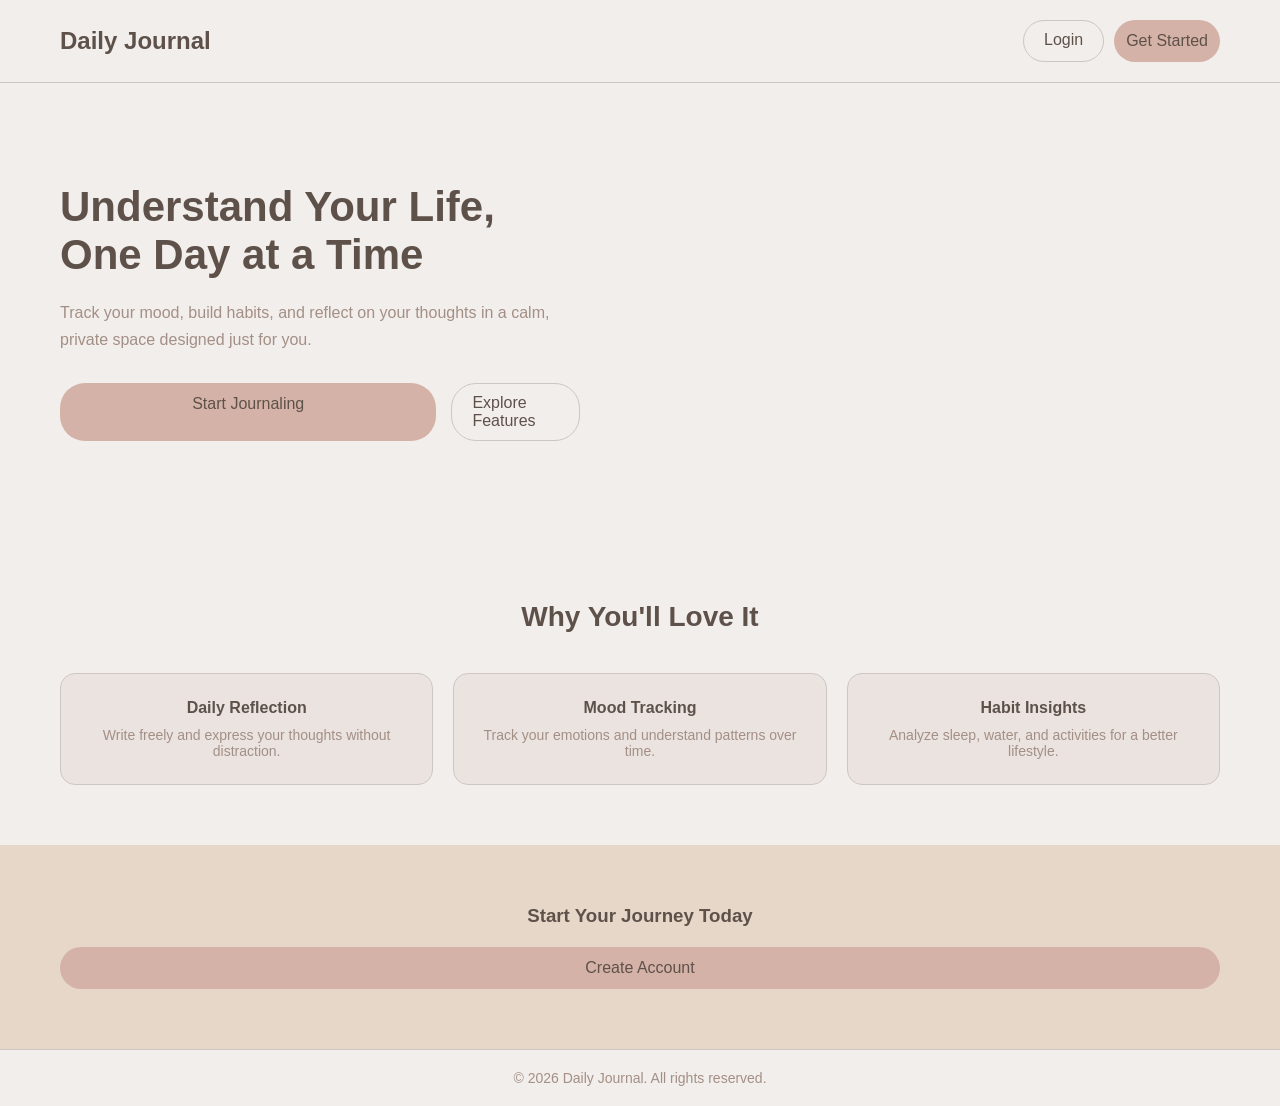
==== index.html @ 3cd278b7 "1st commit" ====
<!DOCTYPE html>
<html lang="en">
<head>
  <meta charset="UTF-8">
  <title>Daily Journal</title>
  <meta name="viewport" content="width=device-width, initial-scale=1.0">
  <link rel="stylesheet" href="style.css">
</head>

<body>
  <!-- NAVBAR -->
  <nav>
    <h1>Daily Journal</h1>
    <div>
    <a href="login.html" class="btn-outline">Login</a>
    <a href="signup.html" class="btn-primary">Get Started</a>
  </div>
  </nav>

  <!-- HERO -->
  <section class="hero">
    <div class="hero-text">
      <h2>Understand Your Life, One Day at a Time</h2>
      <p>
      Track your mood, build habits, and reflect on your thoughts in a calm, private space designed just for you.
      </p>

      <div class="hero-buttons">
        <a href="signup.html" class="btn-primary">Start Journaling</a>
        <a href="#features" class="btn-outline">Explore Features</a>
      </div>
    </div>
<!-- @@@@@@@@@@@@@@@@@@@@@ -->
    
  </section>

  <!-- FEATURES -->
  <section id="features" class="features">
    <h3>Why You'll Love It</h3>

    <div class="feature-grid">
      <div class="feature-card">
        <h4>Daily Reflection</h4>
        <p>Write freely and express your thoughts without distraction.</p>
      </div>

      <div class="feature-card">
        <h4>Mood Tracking</h4>
        <p>Track your emotions and understand patterns over time.</p>
      </div>

      <div class="feature-card">
        <h4>Habit Insights</h4>
        <p>Analyze sleep, water, and activities for a better lifestyle.</p>
      </div>
    </div>
  </section>

  <!-- account -->
  <section class="cta">
    <h3>Start Your Journey Today</h3>
    <a href="signup.html" class="btn-primary">Create Account</a>
  </section>

  <!-- FOOTER -->
  <footer>
    © 2026 Daily Journal. All rights reserved.
  </footer>

<script src="logic.js"></script>

</body>
</html>
---- style.css ----
html {
  scroll-behavior: smooth;
}

:root {
    --bg-main: #F2EEEC;
    --bg-card: #EBE3E0;
    --bg-section: #E6D7C8;
    --accent: #D5B2A7;
    --border: #CEC6C2;
    --text-primary: #5E514A;
    --text-secondary: #A38F85;
}

* {
    margin: 0;
    padding: 0;
    box-sizing: border-box;
    font-family: "Segoe UI", sans-serif;
}

/*
body {
    background-color: var(--bg-main);
    color: var(--text-primary);

    display: flex;
    justify-content: center;
    align-items: center;

    min-height: 100vh;
}
*/

body {
  background-color: var(--bg-main);
  color: var(--text-primary);
  min-height: 100vh;
}

/* NAVBAR */
nav {
    display: flex;
    justify-content: space-between;
    align-items: center;
    padding: 20px 60px;
    border-bottom: 1px solid var(--border);
}

/* NAV BUTTONS */
nav div {
  display: flex;
  gap: 10px;
}

.btn-primary {
  display: inline-block;
  background: var(--accent);
  padding: 12px 25px;
  border-radius: 25px;
  text-decoration: none;
  color: var(--text-primary);
  font-weight: 500;
  border: none;
  cursor: pointer;
  text-align: center;
}

.btn-primary:hover {
  opacity: 0.9;
}

/* Full width only when needed */
.btn-block {
  width: 100%;
}

.btn-outline {
  border: 1px solid var(--border);
  padding: 10px 20px;
  border-radius: 25px;
  text-decoration: none;
  color: var(--text-primary);
}

nav h1 {
    font-size: 24px;
}

/* HERO SECTION */
.hero {
    display: flex;
    align-items: center;
    justify-content: space-between;
    padding: 100px 60px;
    gap: 60px;
}

.hero-text {
    max-width: 520px;
}

.hero-text h2 {
    font-size: 42px;
    margin-bottom: 20px;
}

.hero-buttons {
  display: flex;
  gap: 15px;
}

.hero-text p {
    color: var(--text-secondary);
    margin-bottom: 30px;
    line-height: 1.7;
}

.hero-text button {
    padding: 12px 25px;
    border: none;
    border-radius: 25px;
    background-color: var(--accent);
    cursor: pointer;
    font-size: 16px;
}

.hero-card {
    background-color: var(--bg-card);
    padding: 30px;
    border-radius: 20px;
    border: 1px solid var(--border);
    width: 300px;
}

.hero-card p {
    font-size: 14px;
    color: var(--text-secondary);
}

/* FEATURES */
.features {
    padding: 60px;
    text-align: center;
}

.features h3 {
    margin-bottom: 40px;
    font-size: 28px;
}

.feature-grid {
    display: grid;
    grid-template-columns: repeat(auto-fit, minmax(250px, 1fr));
    gap: 20px;
}

.feature-card {
    background-color: var(--bg-card);
    padding: 25px;
    border-radius: 15px;
    border: 1px solid var(--border);
}

.feature-card h4 {
    margin-bottom: 10px;
}

.feature-card p {
    color: var(--text-secondary);
    font-size: 14px;
}

/* CTA */
.cta {
    background-color: var(--bg-section);
    padding: 60px;
    text-align: center;
}

.cta h3 {
    margin-bottom: 20px;
}

.cta button {
    padding: 12px 25px;
    border: none;
    border-radius: 25px;
    background-color: var(--accent);
    cursor: pointer;
    font-size: 16px;
}

/* FOOTER */
footer {
    text-align: center;
    padding: 20px;
    border-top: 1px solid var(--border);
    font-size: 14px;
    color: var(--text-secondary);
}

/* ===== LOGIN PAGE ===== */

.login-container {
  background-color: var(--bg-card);
  padding: 40px;
  border-radius: 20px;
  border: 1px solid var(--border);
  width: 100%;
  max-width: 380px;
  margin: 20px;
}

.login-container h2 {
  text-align: center;
  margin-bottom: 25px;
}

.form-group {
  margin-bottom: 18px;
}

label {
  display: block;
  margin-bottom: 6px;
  font-size: 14px;
}

input {
  width: 100%;
  padding: 10px;
  border-radius: 10px;
  border: 1px solid var(--border);
  background-color: var(--bg-main);
  outline: none;
}

input:focus {
  border-color: var(--accent);
}

/* BUTTONS (Reusable everywhere) */
.btn-primary {
  width: 100%;
  padding: 12px;
  background-color: var(--accent);
  border: none;
  border-radius: 25px;
  cursor: pointer;
  font-size: 16px;
}

.btn-primary:hover {
  opacity: 0.9;
}

/* TEXT LINKS */
.signup-text {
  text-align: center;
  margin-top: 15px;
  font-size: 14px;
  color: var(--text-secondary);
}

.signup-text a {
  color: var(--text-primary);
  text-decoration: none;
  font-weight: 500;
}

.signup-text a:hover {
  text-decoration: underline;
}

/* ===== AUTH SPLIT LAYOUT ===== */

.auth-container {
  display: flex;
  height: 100vh;
}

/* LEFT SIDE IMAGE */
.auth-left {
  /*
  width: 50%;   /* FIXED HALF *
  height: 100vh;
  overflow: hidden;
  */
  width: 50%;
  height: 100vh;
  position: relative;
  float: left;
}

/* IMAGE FULL COVER */
.auth-left img {
  width: 100%;
  height: 100%;
  object-fit: cover;
  display: block;
}

/* LEFT SIDE 
.auth-left {
  flex: 1;
  background: linear-gradient(135deg, #E6D7C8, #D5B2A7);
  display: flex;
  justify-content: center;
  align-items: center;
  padding: 40px;
}
*/
/*
.auth-left {
  flex: 1;
}

.login-bg {
  background-image: url("logo_img/login.jpeg");
  background-size: cover;
  background-position: center;
  background-repeat: no-repeat;
}

.signup-bg {
  background-image: url("logo_img/signup.jpeg");
  background-size: cover;
  background-position: center;
  background-repeat: no-repeat;
}
*/

/*
.auth-left {
  flex: 1;
  background-size: cover;
  background-position: center;
  background-repeat: no-repeat;
}

.login-bg {
  background-image: url("logo_img/login.jpeg");
  background-size: cover;
  background-position: center;
  background-repeat: no-repeat;
}

.signup-bg {
  background-image: url("logo_img/signup.jpeg");
  background-size: cover;
  background-position: center;
  background-repeat: no-repeat;
}
*/

/*
.login-bg {
  background: url("logo_img/login.jpeg") no-repeat center/cover;
}

.signup-bg {
  background: url("logo_img/signup.jpeg") no-repeat center/cover;
}
  */
/*
.auth-left {
  flex: 1;
  overflow: hidden; /* prevents overflow *
}

.auth-left img {
  width: 100%;
  height: 100%;
  object-fit: cover; /* IMPORTANT: makes it behave like background-cover *
  display: block;
}
*/
/*
.auth-content {
  max-width: 300px;
}

.auth-content h2 {
  font-size: 32px;
  margin-bottom: 15px;
}

.auth-content p {
  color: var(--text-secondary);
}
*/

/* RIGHT SIDE */
.auth-right {
  /*
  width: 50%;   /* FIXED HALF *
  display: flex;
  justify-content: center;
  align-items: center;
  */
  width: 50%;
  height: 100vh;
  float: right;
}

/* ===== AUTH SPLIT LAYOUT ===== */

/* ===== LOGIN PAGE ===== */

/* ===== DASHBOARD ===== */

.dashboard-nav {
  display: flex;
  justify-content: space-between;
  align-items: center;
  padding: 20px 40px;
  border-bottom: 1px solid var(--border);
}

.dashboard-nav span {
  margin-right: 15px;
  font-weight: 500;
}

.dashboard-container {
  padding: 40px;
}

.dashboard-container h2 {
  margin-bottom: 25px;
}

.dashboard-cards {
  display: grid;
  grid-template-columns: repeat(auto-fit, minmax(220px, 1fr));
  gap: 20px;
}

.card {
  background: var(--bg-card);
  padding: 25px;
  border-radius: 15px;
  border: 1px solid var(--border);
}

.card h3 {
  margin-bottom: 10px;
}

.card p {
  margin-bottom: 15px;
  color: var(--text-secondary);
}

/* ===== DASHBOARD ===== */

/* ===== PROFILE ===== */

.profile-container {
  max-width: 500px;
  margin: 40px auto;
  background: var(--bg-card);
  padding: 30px;
  border-radius: 20px;
  border: 1px solid var(--border);
}

.profile-container h2 {
  margin-bottom: 20px;
  text-align: center;
}

.profile-pic-section {
  text-align: center;
  margin-bottom: 20px;
}

.profile-pic-section img {
  width: 120px;
  height: 120px;
  border-radius: 50%;
  object-fit: cover;
  margin-bottom: 10px;
  border: 2px solid var(--border);
}

.profile-pic-section input {
  display: block;
  margin: auto;
}

/* ===== PROFILE ===== */

/* ===== ENTRY PAGE ===== */

.entry-container {
  /*max-width: 750px;*/
  width: 100%;
  margin: 40px auto;
  padding: 30px;
  background: var(--bg-card);
  border-radius: 20px;
  border: 1px solid var(--border);
}

.entry-container h2 {
  margin-bottom: 25px;
  text-align: center;
}

/* SECTION CARD */
.entry-section {
  margin-bottom: 25px;
}

.entry-section h3 {
  margin-bottom: 10px;
  font-size: 18px;
}

/* GRID LAYOUT */
.grid-2 {
  display: grid;
  grid-template-columns: 1fr 1fr;
  gap: 10px;
}

.grid-3 {
  display: grid;
  grid-template-columns: 1fr 1fr 1fr;
  gap: 10px;
}

/* INPUTS */
.entry-container input,
.entry-container select,
.entry-container textarea {
  width: 100%;
  padding: 10px;
  border-radius: 10px;
  border: 1px solid var(--border);
  background: var(--bg-main);
  margin-bottom: 10px;
  outline: none;
}

.entry-container textarea {
  min-height: 120px;
  resize: vertical;
}

.entry-container input:focus,
.entry-container textarea:focus,
.entry-container select:focus {
  border-color: var(--accent);
}

/* IMAGE PREVIEW */
.image-preview {
  margin-top: 10px;
  width: 100%;
  max-height: 250px;
  object-fit: cover;
  border-radius: 10px;
  display: none;
}

/* NAV ACTIONS FIX */
.nav-actions {
  display: flex;
  gap: 10px;
  align-items: center;
}

/* MEALS */
.meal-box {
  border: 1px solid var(--border);
  padding: 10px;
  border-radius: 10px;
  margin-bottom: 10px;
  display: grid;
  gap: 8px;
}

/* ACTIVITIES */
.activity-group {
  display: grid;
  grid-template-columns: repeat(auto-fit, minmax(150px, 1fr));
  gap: 8px;
  margin: 10px 0;
}

.meal-fields {
  display: none;
  transition: all 0.3s ease;
}

.meal-fields.active {
  display: block;
}
/* ===== ENTRY PAGE ===== */

@media (max-width: 768px) {
  .auth-container {
    flex-direction: column;
  }

  .auth-left {
    display: none;
  }

  .auth-right {
    height: 100vh;
  }

  /* ENTRY */
  .grid-2,
  .grid-3 {
    grid-template-columns: 1fr;
  }
}
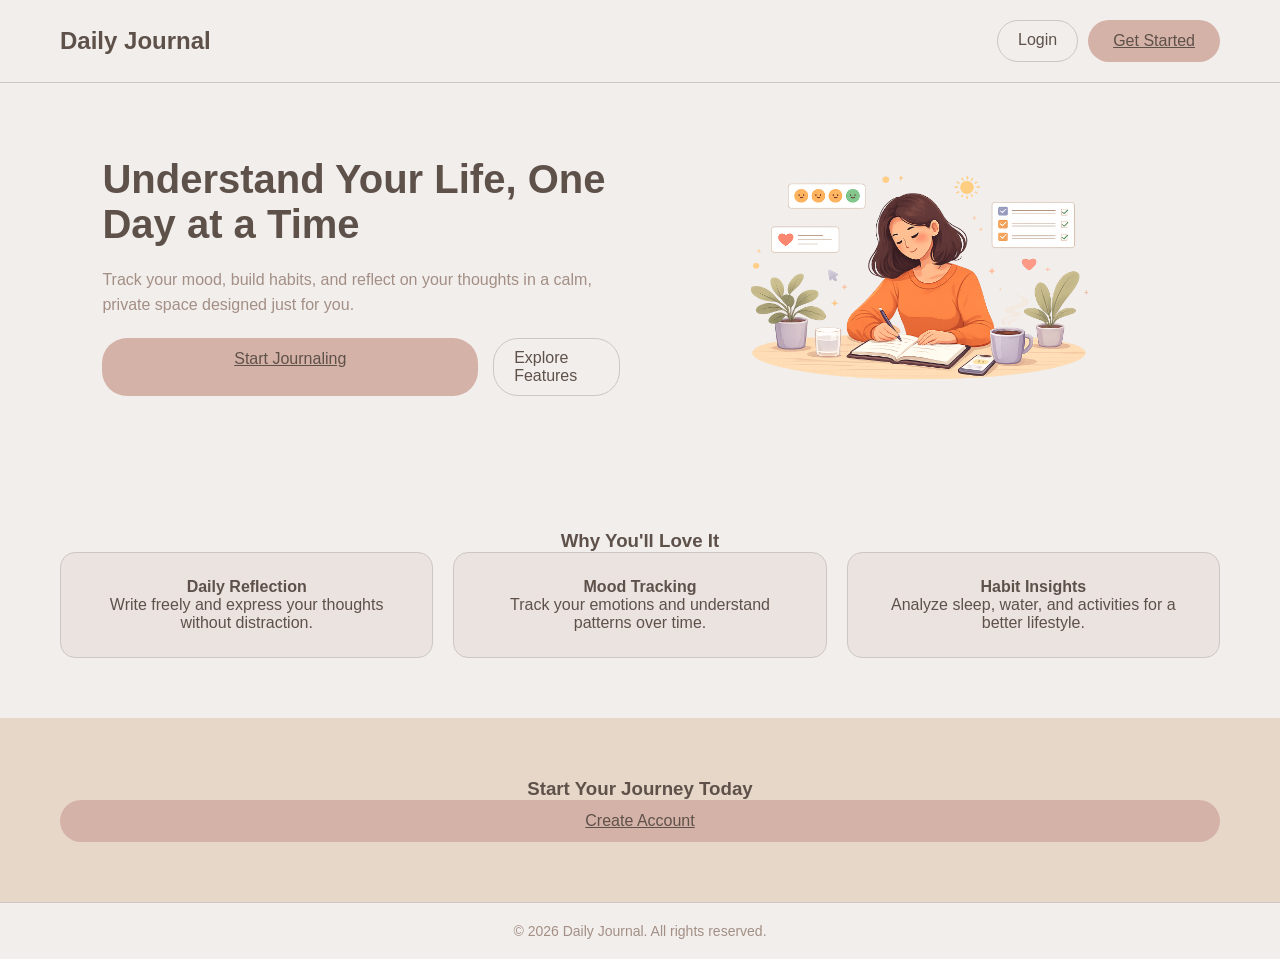
==== commit 6f201370: "logo commit" ====
--- a/index.html
+++ b/index.html
@@ -19,19 +19,26 @@
 
   <!-- HERO -->
   <section class="hero">
-    <div class="hero-text">
-      <h2>Understand Your Life, One Day at a Time</h2>
-      <p>
-      Track your mood, build habits, and reflect on your thoughts in a calm, private space designed just for you.
-      </p>
+    <div class = "hero-container">
+      <div class="hero-text">
+        <h2>Understand Your Life, One Day at a Time</h2>
+        <p>
+        Track your mood, build habits, and reflect on your thoughts in a calm, private space designed just for you.
+        </p>
 
-      <div class="hero-buttons">
-        <a href="signup.html" class="btn-primary">Start Journaling</a>
-        <a href="#features" class="btn-outline">Explore Features</a>
+        <div class="hero-buttons">
+          <a href="signup.html" class="btn-primary">Start Journaling</a>
+          <a href="#features" class="btn-outline">Explore Features</a>
+        </div>
       </div>
+
+      <!-- RIGHT SIDE (IMAGE) -->
+      <div class="hero-image">
+        <img src="logo_img/hero2.png" alt="Journal Illustration">
+      </div>
+<!-- @@@@@@@@@@@@@@@@@@@@@ -->
+
     </div>
-<!-- @@@@@@@@@@@@@@@@@@@@@ -->
-    
   </section>
 
   <!-- FEATURES -->
--- a/style.css
+++ b/style.css
@@ -3,34 +3,21 @@
 }
 
 :root {
-    --bg-main: #F2EEEC;
-    --bg-card: #EBE3E0;
-    --bg-section: #E6D7C8;
-    --accent: #D5B2A7;
-    --border: #CEC6C2;
-    --text-primary: #5E514A;
-    --text-secondary: #A38F85;
+  --bg-main: #F2EEEC;
+  --bg-card: #EBE3E0;
+  --bg-section: #E6D7C8;
+  --accent: #D5B2A7;
+  --border: #CEC6C2;
+  --text-primary: #5E514A;
+  --text-secondary: #A38F85;
 }
 
 * {
-    margin: 0;
-    padding: 0;
-    box-sizing: border-box;
-    font-family: "Segoe UI", sans-serif;
-}
-
-/*
-body {
-    background-color: var(--bg-main);
-    color: var(--text-primary);
-
-    display: flex;
-    justify-content: center;
-    align-items: center;
-
-    min-height: 100vh;
-}
-*/
+  margin: 0;
+  padding: 0;
+  box-sizing: border-box;
+  font-family: "Segoe UI", sans-serif;
+}
 
 body {
   background-color: var(--bg-main);
@@ -40,176 +27,216 @@
 
 /* NAVBAR */
 nav {
-    display: flex;
-    justify-content: space-between;
-    align-items: center;
-    padding: 20px 60px;
-    border-bottom: 1px solid var(--border);
-}
-
-/* NAV BUTTONS */
+  display: flex;
+  justify-content: space-between;
+  align-items: center;
+  padding: 20px 60px;
+  border-bottom: 1px solid var(--border);
+}
+
 nav div {
   display: flex;
   gap: 10px;
 }
 
+nav h1 {
+  font-size: 24px;
+}
+
+/* BUTTONS */
 .btn-primary {
   display: inline-block;
   background: var(--accent);
   padding: 12px 25px;
   border-radius: 25px;
-  text-decoration: none;
   color: var(--text-primary);
   font-weight: 500;
   border: none;
   cursor: pointer;
   text-align: center;
+  width: 100%;
 }
 
 .btn-primary:hover {
   opacity: 0.9;
 }
 
-/* Full width only when needed */
-.btn-block {
-  width: 100%;
-}
-
 .btn-outline {
   border: 1px solid var(--border);
   padding: 10px 20px;
   border-radius: 25px;
+  color: var(--text-primary);
   text-decoration: none;
+}
+
+/* HERO *
+.hero {
+  display: flex;
+  align-items: center;
+  justify-content: space-between;
+  padding: 100px 60px;
+  gap: 60px;
+}
+
+.hero-text {
+  max-width: 520px;
+}
+
+.hero-text h2 {
+  font-size: 42px;
+  margin-bottom: 20px;
+}
+
+.hero-text p {
+  color: var(--text-secondary);
+  margin-bottom: 30px;
+  line-height: 1.7;
+}
+
+.hero-buttons {
+  display: flex;
+  gap: 15px;
+}
+
+.hero-card {
+  background: var(--bg-card);
+  padding: 30px;
+  border-radius: 20px;
+  border: 1px solid var(--border);
+  width: 300px;
+}
+*/
+
+/* ==== HERO ==== */
+
+.hero {
+  padding: 60px 8%;
+  background: var(--bg-main);
+}
+
+.hero-container {
+  display: flex;
+  align-items: center;
+  justify-content: space-between;
+  gap: 40px;
+}
+
+/* LEFT SIDE */
+.hero-text {
+  flex: 1;
+}
+
+.hero-text h2 {
+  font-size: 2.5rem;
   color: var(--text-primary);
 }
 
-nav h1 {
-    font-size: 24px;
-}
-
-/* HERO SECTION */
-.hero {
-    display: flex;
-    align-items: center;
-    justify-content: space-between;
-    padding: 100px 60px;
-    gap: 60px;
-}
-
-.hero-text {
-    max-width: 520px;
-}
-
-.hero-text h2 {
-    font-size: 42px;
-    margin-bottom: 20px;
-}
-
+.hero-text p {
+  margin: 20px 0;
+  color: var(--text-secondary);
+  line-height: 1.6;
+}
+
+/* RIGHT SIDE */
+.hero-image {
+  flex: 1;
+  display: flex;
+  justify-content: center;
+}
+
+.hero-image img {
+  width: 100%;
+  max-width: 400px;
+}
+
+/* BUTTONS */
 .hero-buttons {
   display: flex;
   gap: 15px;
 }
 
-.hero-text p {
-    color: var(--text-secondary);
-    margin-bottom: 30px;
-    line-height: 1.7;
-}
-
-.hero-text button {
-    padding: 12px 25px;
-    border: none;
-    border-radius: 25px;
-    background-color: var(--accent);
-    cursor: pointer;
-    font-size: 16px;
-}
-
-.hero-card {
-    background-color: var(--bg-card);
-    padding: 30px;
-    border-radius: 20px;
-    border: 1px solid var(--border);
-    width: 300px;
-}
-
-.hero-card p {
-    font-size: 14px;
-    color: var(--text-secondary);
-}
+/* ==== HERO ==== */
 
 /* FEATURES */
 .features {
-    padding: 60px;
-    text-align: center;
-}
-
-.features h3 {
-    margin-bottom: 40px;
-    font-size: 28px;
+  padding: 60px;
+  text-align: center;
 }
 
 .feature-grid {
-    display: grid;
-    grid-template-columns: repeat(auto-fit, minmax(250px, 1fr));
-    gap: 20px;
+  display: grid;
+  grid-template-columns: repeat(auto-fit, minmax(250px, 1fr));
+  gap: 20px;
 }
 
 .feature-card {
-    background-color: var(--bg-card);
-    padding: 25px;
-    border-radius: 15px;
-    border: 1px solid var(--border);
-}
-
-.feature-card h4 {
-    margin-bottom: 10px;
-}
-
-.feature-card p {
-    color: var(--text-secondary);
-    font-size: 14px;
+  background: var(--bg-card);
+  padding: 25px;
+  border-radius: 15px;
+  border: 1px solid var(--border);
 }
 
 /* CTA */
 .cta {
-    background-color: var(--bg-section);
-    padding: 60px;
-    text-align: center;
-}
-
-.cta h3 {
-    margin-bottom: 20px;
-}
-
-.cta button {
-    padding: 12px 25px;
-    border: none;
-    border-radius: 25px;
-    background-color: var(--accent);
-    cursor: pointer;
-    font-size: 16px;
+  background: var(--bg-section);
+  padding: 60px;
+  text-align: center;
 }
 
 /* FOOTER */
 footer {
-    text-align: center;
-    padding: 20px;
-    border-top: 1px solid var(--border);
-    font-size: 14px;
-    color: var(--text-secondary);
-}
-
-/* ===== LOGIN PAGE ===== */
-
+  text-align: center;
+  padding: 20px;
+  border-top: 1px solid var(--border);
+  font-size: 14px;
+  color: var(--text-secondary);
+}
+
+/* ===== AUTH FULL PAGE ===== */
+
+.auth-page {
+  min-height: 100vh;
+  display: flex;
+  justify-content: center;
+  align-items: center;
+  position: relative;
+}
+
+/* BACKGROUNDS */
+.login-bg {
+  background: url("logo_img/login.jpeg") no-repeat center/cover;
+}
+
+.signup-bg {
+  background: url("logo_img/signup.jpeg") no-repeat center/cover;
+}
+
+/* OVERLAY */
+.auth-page::before {
+  content: "";
+  position: absolute;
+  inset: 0;
+  background: rgba(0, 0, 0, 0.4);
+}
+
+/* CENTER */
+.auth-container {
+  position: relative;
+  z-index: 1;
+  width: 100%;
+  display: flex;
+  justify-content: center;
+}
+
+/* CARD */
 .login-container {
-  background-color: var(--bg-card);
+  background: rgba(255, 255, 255, 0);
+  backdrop-filter: blur(10px);
   padding: 40px;
   border-radius: 20px;
   border: 1px solid var(--border);
   width: 100%;
   max-width: 380px;
-  margin: 20px;
 }
 
 .login-container h2 {
@@ -217,6 +244,7 @@
   margin-bottom: 25px;
 }
 
+/* FORM */
 .form-group {
   margin-bottom: 18px;
 }
@@ -227,12 +255,16 @@
   font-size: 14px;
 }
 
+.signup-bg .form-group label {
+  color: var(--text-secondary) !important;
+}
+
 input {
   width: 100%;
   padding: 10px;
   border-radius: 10px;
   border: 1px solid var(--border);
-  background-color: var(--bg-main);
+  background: var(--bg-main);
   outline: none;
 }
 
@@ -240,22 +272,7 @@
   border-color: var(--accent);
 }
 
-/* BUTTONS (Reusable everywhere) */
-.btn-primary {
-  width: 100%;
-  padding: 12px;
-  background-color: var(--accent);
-  border: none;
-  border-radius: 25px;
-  cursor: pointer;
-  font-size: 16px;
-}
-
-.btn-primary:hover {
-  opacity: 0.9;
-}
-
-/* TEXT LINKS */
+/* LINKS */
 .signup-text {
   text-align: center;
   margin-top: 15px;
@@ -264,201 +281,354 @@
 }
 
 .signup-text a {
+  color: var(--text-secondary);
+  text-decoration: none;
+}
+
+.signup-text a:hover {
+  text-decoration: underline;
+}
+
+.login-text {
+  text-align: center;
+  margin-top: 15px;
+  font-size: 14px;
+  color: var(--text-primary);
+}
+
+.login-text a {
   color: var(--text-primary);
   text-decoration: none;
-  font-weight: 500;
-}
-
-.signup-text a:hover {
+}
+
+.login-text a:hover {
   text-decoration: underline;
 }
 
-/* ===== AUTH SPLIT LAYOUT ===== */
-
-.auth-container {
-  display: flex;
-  height: 100vh;
-}
-
-/* LEFT SIDE IMAGE */
-.auth-left {
-  /*
-  width: 50%;   /* FIXED HALF *
-  height: 100vh;
-  overflow: hidden;
-  */
-  width: 50%;
-  height: 100vh;
-  position: relative;
-  float: left;
-}
-
-/* IMAGE FULL COVER */
-.auth-left img {
-  width: 100%;
-  height: 100%;
-  object-fit: cover;
-  display: block;
-}
-
-/* LEFT SIDE 
-.auth-left {
-  flex: 1;
-  background: linear-gradient(135deg, #E6D7C8, #D5B2A7);
+/* ===== AUTH FULL PAGE ===== */
+
+/* ===== DASHBOARD ===== */
+
+/* ==== ICONS ==== */
+
+.icon {
+  width: 25px;
+  height: 25px;
+  object-fit: contain;
+  vertical-align: middle;
+}
+
+/* Align icon + text nicely */
+.insights-btn,
+.dropdown-menu button,
+.card-title {
+  /*display: flex;*/
+  align-items: center;
+  gap: 8px;
+}
+
+/* Optional: slightly bigger icons in cards */
+.card-title .icon {
+  width: 30px;
+  height: 30px;
+}
+
+/*
+.icon {
+  vertical-align: middle;
+}
+*/
+
+/* Greeting icon */
+.greeting-icon {
+  width: 30px;
+  height: 30px;
+  margin-left: 6px;
+}
+
+/* Streak icon */
+.streak-icon {
+  width: 30px;
+  height: 30px;
+  margin-right: 6px;
+}
+
+/* Base icon *
+.icon {
+  width: 18px;
+  height: 18px;
+  object-fit: contain;
+}
+*/
+
+/* Insight Page title */
+.page-title {
+  /*display: flex;*/
+  align-items: center;
+  gap: 10px;
+}
+
+.title-icon {
+  width: 30px;
+  height: 30px;
+}
+
+/* Chart titles */
+.chart-title {
+  display: flex;
+  align-items: center;
+  gap: 8px;
+}
+
+/* Optional: slightly bigger icons in cards */
+.chart-title .icon {
+  width: 35px;
+  height: 35px;
+}
+
+/*
+.icon {
+  width: 18px;
+  height: 18px;
+  object-fit: contain;
+}
+*/
+
+/* Entry's Section titles */
+.section-title {
+  display: flex;
+  align-items: center;
+  gap: 8px;
+}
+
+/* Bigger icon for main title */
+.entry-title-icon {
+  width: 40px;
+  height: 40px;
+}
+
+/* Calendar */
+.mood-icon-wrapper {
   display: flex;
   justify-content: center;
-  align-items: center;
-  padding: 40px;
-}
-*/
-/*
-.auth-left {
-  flex: 1;
-}
-
-.login-bg {
-  background-image: url("logo_img/login.jpeg");
-  background-size: cover;
-  background-position: center;
-  background-repeat: no-repeat;
-}
-
-.signup-bg {
-  background-image: url("logo_img/signup.jpeg");
-  background-size: cover;
-  background-position: center;
-  background-repeat: no-repeat;
-}
-*/
-
-/*
-.auth-left {
-  flex: 1;
-  background-size: cover;
-  background-position: center;
-  background-repeat: no-repeat;
-}
-
-.login-bg {
-  background-image: url("logo_img/login.jpeg");
-  background-size: cover;
-  background-position: center;
-  background-repeat: no-repeat;
-}
-
-.signup-bg {
-  background-image: url("logo_img/signup.jpeg");
-  background-size: cover;
-  background-position: center;
-  background-repeat: no-repeat;
-}
-*/
-
-/*
-.login-bg {
-  background: url("logo_img/login.jpeg") no-repeat center/cover;
-}
-
-.signup-bg {
-  background: url("logo_img/signup.jpeg") no-repeat center/cover;
-}
-  */
-/*
-.auth-left {
-  flex: 1;
-  overflow: hidden; /* prevents overflow *
-}
-
-.auth-left img {
-  width: 100%;
-  height: 100%;
-  object-fit: cover; /* IMPORTANT: makes it behave like background-cover *
-  display: block;
-}
-*/
-/*
-.auth-content {
-  max-width: 300px;
-}
-
-.auth-content h2 {
-  font-size: 32px;
-  margin-bottom: 15px;
-}
-
-.auth-content p {
-  color: var(--text-secondary);
-}
-*/
-
-/* RIGHT SIDE */
-.auth-right {
-  /*
-  width: 50%;   /* FIXED HALF *
-  display: flex;
-  justify-content: center;
-  align-items: center;
-  */
-  width: 50%;
-  height: 100vh;
-  float: right;
-}
-
-/* ===== AUTH SPLIT LAYOUT ===== */
-
-/* ===== LOGIN PAGE ===== */
-
-/* ===== DASHBOARD ===== */
+  margin-top: 4px;
+}
+
+.mood-icon {
+  width: 16px;
+  height: 16px;
+  object-fit: contain;
+}
+
+/* ==== ICONS ==== */
 
 .dashboard-nav {
   display: flex;
   justify-content: space-between;
-  align-items: center;
   padding: 20px 40px;
   border-bottom: 1px solid var(--border);
 }
 
-.dashboard-nav span {
-  margin-right: 15px;
+/* ===== NAVIGATION ====== */
+
+.nav-right {
+  display: flex;
+  align-items: center;
+  gap: 12px;
+  position: relative;
+  justify-content: flex-end; /* ensures everything stays right */
+}
+
+#userName {
   font-weight: 500;
 }
+
+/* Avatar */
+.nav-profile-pic {
+  width: 42px;
+  height: 42px;
+  border-radius: 50%;
+  cursor: pointer;
+  object-fit: cover;
+  border: 2px solid var(--border);
+  transition: transform 0.2s;
+}
+
+.nav-profile-pic:hover {
+  transform: scale(1.05);
+}
+
+/* Wrapper */
+.avatar-wrapper {
+  position: relative;
+}
+
+/* Dropdown */
+.dropdown-menu {
+  position: absolute;
+  top: 55px;
+  right: 0;
+  background: white;
+  border: 1px solid var(--border);
+  border-radius: 12px;
+  padding: 8px;
+  width: 150px;
+  display: none;
+  flex-direction: column;
+  box-shadow: 0 10px 25px rgba(0,0,0,0.1);
+  z-index: 100;
+}
+
+/* Show dropdown */
+.dropdown-menu.show {
+  display: flex;
+}
+
+/* Buttons inside */
+.dropdown-menu button {
+  background: none;
+  border: none;
+  padding: 10px;
+  text-align: left;
+  cursor: pointer;
+  border-radius: 8px;
+  transition: background 0.2s;
+}
+
+.dropdown-menu button:hover {
+  background: var(--bg-section);
+}
+
+/* Insights */
+
+.insights-btn {
+  background: #D5B2A7;
+  border: none;
+  padding: 8px 14px;
+  border-radius: 8px;
+  cursor: pointer;
+}
+
+/* Insights */
+
+/* ==== NAVIGATION ===== */
 
 .dashboard-container {
   padding: 40px;
 }
 
-.dashboard-container h2 {
-  margin-bottom: 25px;
-}
-
+/*
 .dashboard-cards {
   display: grid;
   grid-template-columns: repeat(auto-fit, minmax(220px, 1fr));
   gap: 20px;
-}
-
-.card {
+}*/
+
+.dashboard-cards {
+  display: flex;
+  flex-direction: column;
+  gap: 20px;
+}
+
+/* TOP ROW (2 cards only) */
+.top-cards {
+  display: grid;
+  grid-template-columns: 1fr 1fr;
+  gap: 20px;
+}
+
+.card, .calendar-card {
   background: var(--bg-card);
   padding: 25px;
   border-radius: 15px;
   border: 1px solid var(--border);
 }
 
-.card h3 {
+/* ====== CALENDAR ENTRY ===== */
+
+.calendar-card {
+  width: 100%;
+}
+
+.calendar-header {
+  display: flex;
+  justify-content: space-between;
+  align-items: center;
   margin-bottom: 10px;
 }
 
-.card p {
-  margin-bottom: 15px;
-  color: var(--text-secondary);
-}
+.calendar-header button {
+  background: var(--accent);
+  border: none;
+  padding: 6px 10px;
+  border-radius: 8px;
+  cursor: pointer;
+}
+
+.calendar-grid {
+  display: grid;
+  grid-template-columns: repeat(7, 1fr);
+  gap: 10px;
+}
+
+.calendar-day {
+  padding: 10px;
+  text-align: center;
+  border-radius: 8px;
+  cursor: pointer;
+  background: var(--bg-section);
+  font-size: 14px;
+  display: flex;
+  flex-direction: column;
+  align-items: center;
+  justify-content: center;
+}
+
+.calendar-day:hover {
+  background: var(--accent);
+}
+
+.today {
+  border: 2px solid #000;
+}
+
+.has-entry {
+  background: #c8e6c9; /* green */
+}
+
+.mood-emoji {
+  font-size: 16px;
+  margin-top: 4px;
+}
+
+.future {
+  opacity: 0.4;
+  pointer-events: none;
+}
+
+/* ====== CALENDAR ENTRY ===== */
+
+/* ===== INSIGHTS CARD ======*/
+
+.insights-card {
+  margin-top: 20px;
+  padding: 20px;
+  background: #EBE3E0;
+  border-radius: 12px;
+  cursor: pointer;
+  text-align: center;
+  border: 1px solid var(--border);;
+}
+
+/* ===== INSIGHTS CARD ======*/
 
 /* ===== DASHBOARD ===== */
 
 /* ===== PROFILE ===== */
 
 .profile-container {
-  max-width: 500px;
+  /*max-width: 500px;*/
+  width: 100%;
   margin: 40px auto;
   background: var(--bg-card);
   padding: 30px;
@@ -466,36 +636,25 @@
   border: 1px solid var(--border);
 }
 
-.profile-container h2 {
+.profile-pic-section {
+  text-align: center;
   margin-bottom: 20px;
-  text-align: center;
-}
-
-.profile-pic-section {
-  text-align: center;
-  margin-bottom: 20px;
-}
-
-.profile-pic-section img {
-  width: 120px;
-  height: 120px;
-  border-radius: 50%;
-  object-fit: cover;
-  margin-bottom: 10px;
-  border: 2px solid var(--border);
-}
-
-.profile-pic-section input {
-  display: block;
-  margin: auto;
-}
-
+}
+
+#profilePreview {
+  height: 110px;
+  width: 110px;
+}
+
+#profilePic {
+  height: 50px;
+  width: 200px;
+}
 /* ===== PROFILE ===== */
 
-/* ===== ENTRY PAGE ===== */
+/* ===== ENTRY ===== */
 
 .entry-container {
-  /*max-width: 750px;*/
   width: 100%;
   margin: 40px auto;
   padding: 30px;
@@ -504,22 +663,10 @@
   border: 1px solid var(--border);
 }
 
-.entry-container h2 {
-  margin-bottom: 25px;
-  text-align: center;
-}
-
-/* SECTION CARD */
 .entry-section {
   margin-bottom: 25px;
 }
 
-.entry-section h3 {
-  margin-bottom: 10px;
-  font-size: 18px;
-}
-
-/* GRID LAYOUT */
 .grid-2 {
   display: grid;
   grid-template-columns: 1fr 1fr;
@@ -532,7 +679,6 @@
   gap: 10px;
 }
 
-/* INPUTS */
 .entry-container input,
 .entry-container select,
 .entry-container textarea {
@@ -542,23 +688,9 @@
   border: 1px solid var(--border);
   background: var(--bg-main);
   margin-bottom: 10px;
-  outline: none;
-}
-
-.entry-container textarea {
-  min-height: 120px;
-  resize: vertical;
-}
-
-.entry-container input:focus,
-.entry-container textarea:focus,
-.entry-container select:focus {
-  border-color: var(--accent);
-}
-
-/* IMAGE PREVIEW */
+}
+
 .image-preview {
-  margin-top: 10px;
   width: 100%;
   max-height: 250px;
   object-fit: cover;
@@ -566,14 +698,6 @@
   display: none;
 }
 
-/* NAV ACTIONS FIX */
-.nav-actions {
-  display: flex;
-  gap: 10px;
-  align-items: center;
-}
-
-/* MEALS */
 .meal-box {
   border: 1px solid var(--border);
   padding: 10px;
@@ -583,40 +707,110 @@
   gap: 8px;
 }
 
-/* ACTIVITIES */
 .activity-group {
   display: grid;
   grid-template-columns: repeat(auto-fit, minmax(150px, 1fr));
   gap: 8px;
-  margin: 10px 0;
 }
 
 .meal-fields {
   display: none;
-  transition: all 0.3s ease;
 }
 
 .meal-fields.active {
   display: block;
 }
-/* ===== ENTRY PAGE ===== */
-
+
+/* ===== ENTRY ===== */
+
+/* ===== INSIGHTS PAGE ===== */
+
+.insights-container {
+  padding: 30px;
+  text-align: center;
+}
+
+.insights-container h1 {
+  margin-bottom: 20px;
+}
+
+/* Grid for charts */
+.charts-grid {
+  display: grid;
+  /*grid-template-columns: repeat(auto-fit, minmax(260px, 1fr));*/
+  grid-template-columns: repeat(3, 1fr); /* 3 cards per row */
+  /*gap: 20px;*/
+  gap: 12px;
+  /*justify-items: center;  center cards */
+}
+
+/* Chart cards (reusing your design system) */
+.chart-card {
+  background: var(--bg-card);
+  padding: 12px;
+  border-radius: 15px;
+  border: 1px solid var(--border);
+
+  width: 100%;              /* fill grid cell */
+  aspect-ratio: 1 / 1;      /* perfect square cards */
+
+  display: flex;
+  flex-direction: column;
+}
+
+/* Chart title */
+.chart-card h3 {
+  font-size: 14px;
+  margin-bottom: 6px;
+  text-align: center;
+  flex-shrink: 0;
+}
+
+/* Canvas sizing */
+.chart-card canvas {
+  flex: 1;          /* take remaining space */
+  width: 100% !important;
+  height: 100% !important;
+}
+
+/* Back button (reuse primary style but adjust width) */
+.insights-back-btn {
+  margin-top: 25px;
+  width: auto;
+  padding: 10px 20px;
+}
+
+/* ===== INSIGHTS PAGE ===== */
+
+/* ===== RESPONSIVE ===== */
+
+/* Tablet */
+@media (max-width: 1024px) {
+  .charts-grid {
+    grid-template-columns: repeat(2, 1fr);
+  }
+}
+
+/* Mobile */
 @media (max-width: 768px) {
-  .auth-container {
+  .hero-container {
     flex-direction: column;
+    text-align: center;
   }
 
-  .auth-left {
-    display: none;
+  .hero-image img {
+    max-width: 300px;
   }
 
-  .auth-right {
-    height: 100vh;
+  .hero-buttons {
+    justify-content: center;
   }
-
-  /* ENTRY */
   .grid-2,
   .grid-3 {
     grid-template-columns: 1fr;
   }
+
+  .charts-grid {
+    grid-template-columns: 1fr; /* 1 card per row */
+  }
 }
